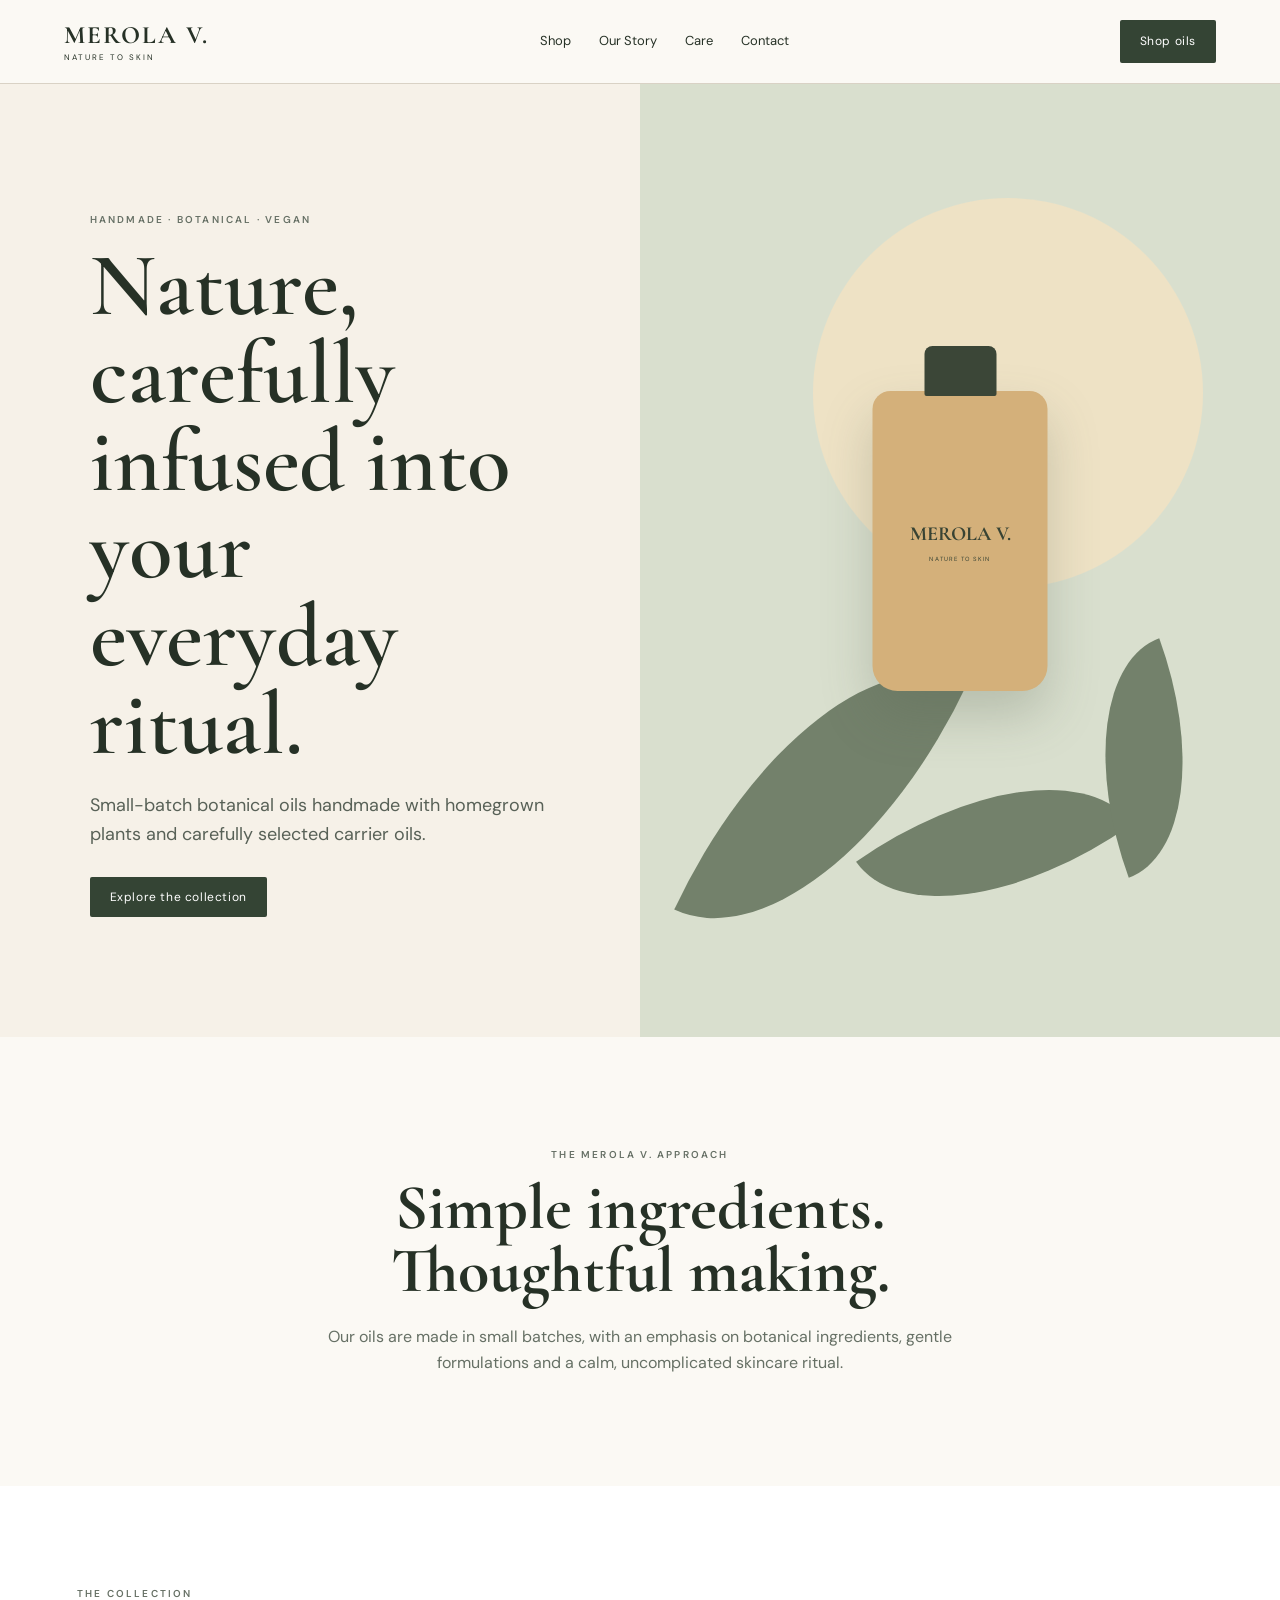
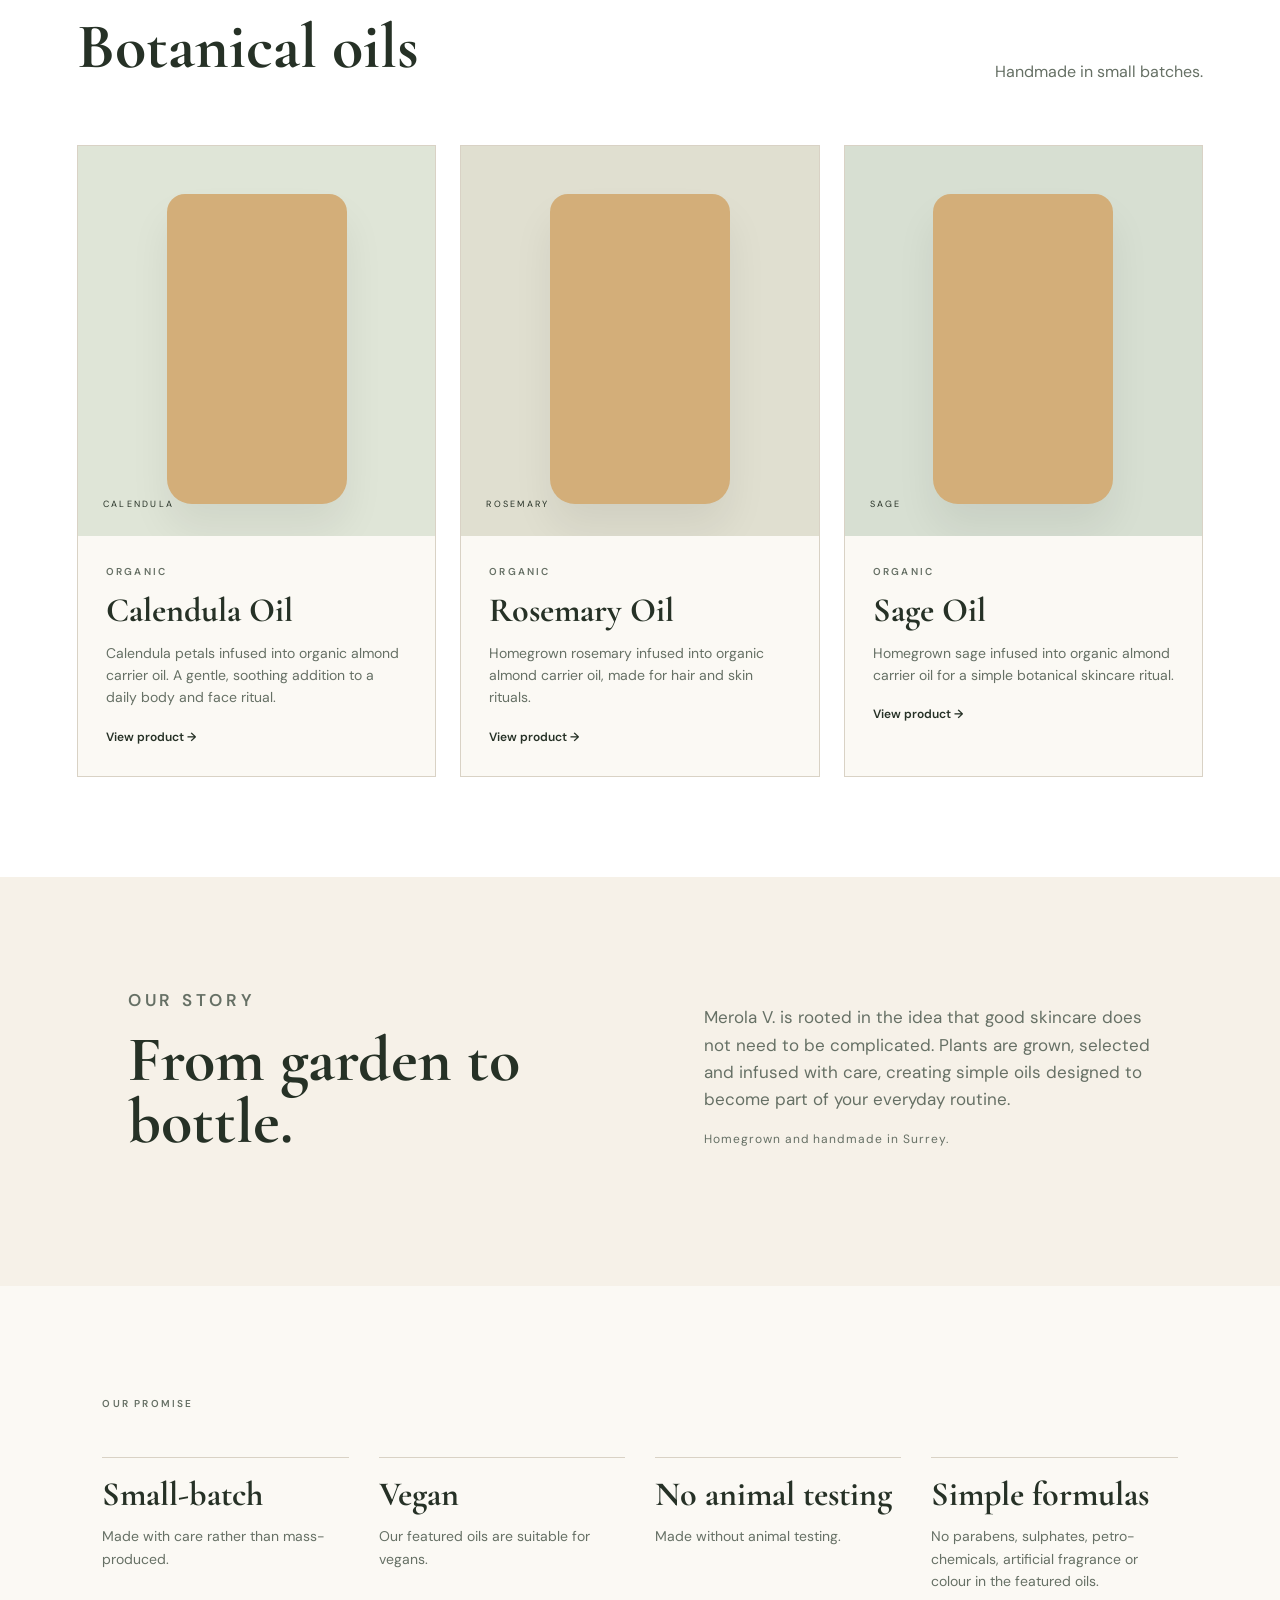
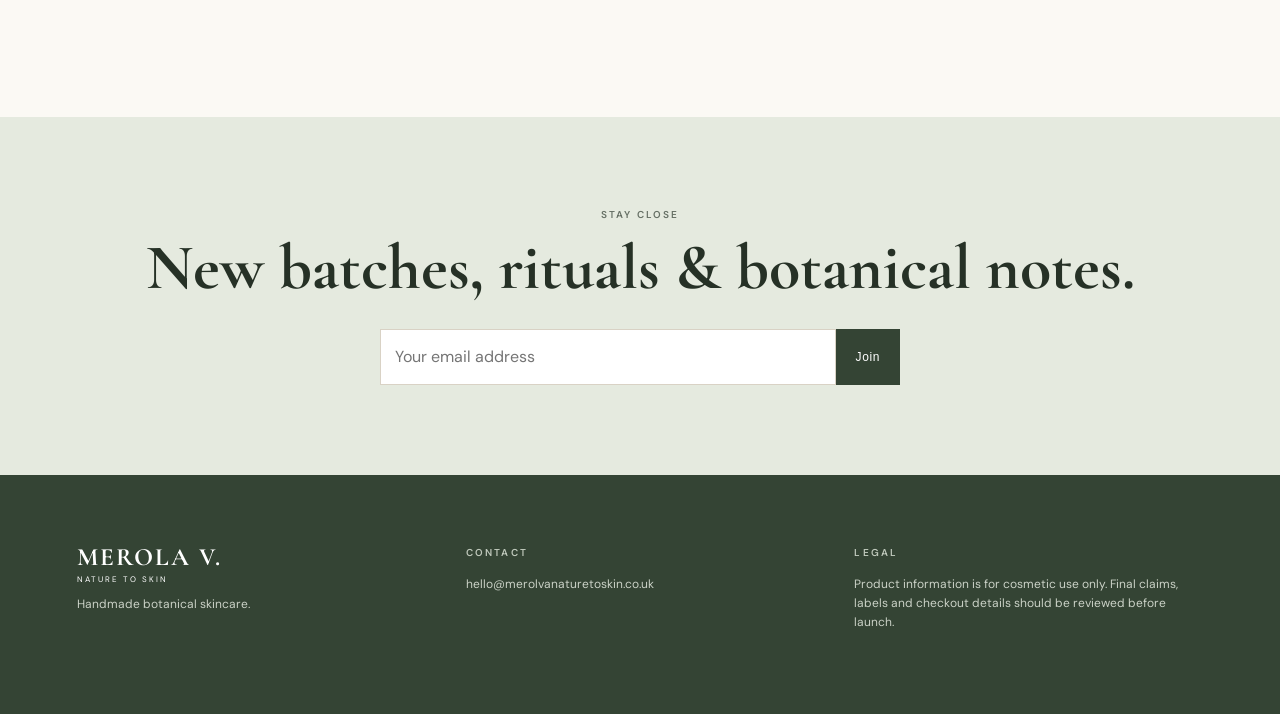
==== index.html @ d7ec3b71 "Add files via upload" ====
<!doctype html>
<html lang="en">
<head>
  <meta charset="utf-8">
  <meta name="viewport" content="width=device-width,initial-scale=1">
  <meta name="description" content="Merola V. Nature to Skin — handmade botanical oils and natural skincare.">
  <title>Merola V. | Nature to Skin</title>
  <link rel="stylesheet" href="styles.css">
</head>
<body>
<header class="site-header">
  <a class="brand" href="index.html"><span>MEROLA V.</span><small>NATURE TO SKIN</small></a>
  <nav>
    <a href="#shop">Shop</a><a href="#story">Our Story</a><a href="#care">Care</a><a href="#contact">Contact</a>
  </nav>
  <a class="bag" href="#shop">Shop oils</a>
</header>

<main>
<section class="hero">
  <div class="hero-copy">
    <p class="eyebrow">HANDMADE · BOTANICAL · VEGAN</p>
    <h1>Nature, carefully infused into your everyday ritual.</h1>
    <p>Small-batch botanical oils handmade with homegrown plants and carefully selected carrier oils.</p>
    <a class="button" href="#shop">Explore the collection</a>
  </div>
  <div class="hero-art" aria-label="Botanical artwork">
    <div class="sun"></div><div class="leaf leaf1"></div><div class="leaf leaf2"></div><div class="leaf leaf3"></div>
    <div class="bottle"><span>MEROLA V.</span><small>NATURE TO SKIN</small></div>
  </div>
</section>

<section class="intro">
  <p class="eyebrow">THE MEROLA V. APPROACH</p>
  <h2>Simple ingredients. Thoughtful making.</h2>
  <p>Our oils are made in small batches, with an emphasis on botanical ingredients, gentle formulations and a calm, uncomplicated skincare ritual.</p>
</section>

<section id="shop" class="shop">
  <div class="section-head"><div><p class="eyebrow">THE COLLECTION</p><h2>Botanical oils</h2></div><p>Handmade in small batches.</p></div>
  <div class="products">
    <article class="product">
      <div class="product-image calendula"><span>CALENDULA</span></div>
      <div class="product-info"><p class="eyebrow">ORGANIC</p><h3>Calendula Oil</h3><p>Calendula petals infused into organic almond carrier oil. A gentle, soothing addition to a daily body and face ritual.</p><a href="product-calendula.html" class="text-link">View product →</a></div>
    </article>
    <article class="product">
      <div class="product-image rosemary"><span>ROSEMARY</span></div>
      <div class="product-info"><p class="eyebrow">ORGANIC</p><h3>Rosemary Oil</h3><p>Homegrown rosemary infused into organic almond carrier oil, made for hair and skin rituals.</p><a href="product-rosemary.html" class="text-link">View product →</a></div>
    </article>
    <article class="product">
      <div class="product-image sage"><span>SAGE</span></div>
      <div class="product-info"><p class="eyebrow">ORGANIC</p><h3>Sage Oil</h3><p>Homegrown sage infused into organic almond carrier oil for a simple botanical skincare ritual.</p><a href="product-sage.html" class="text-link">View product →</a></div>
    </article>
  </div>
</section>

<section id="story" class="story">
  <div><p class="eyebrow">OUR STORY</p><h2>From garden to bottle.</h2></div>
  <div><p>Merola V. is rooted in the idea that good skincare does not need to be complicated. Plants are grown, selected and infused with care, creating simple oils designed to become part of your everyday routine.</p><p class="small">Homegrown and handmade in Surrey.</p></div>
</section>

<section id="care" class="care">
  <p class="eyebrow">OUR PROMISE</p>
  <div class="promise-grid">
    <div><h3>Small-batch</h3><p>Made with care rather than mass-produced.</p></div>
    <div><h3>Vegan</h3><p>Our featured oils are suitable for vegans.</p></div>
    <div><h3>No animal testing</h3><p>Made without animal testing.</p></div>
    <div><h3>Simple formulas</h3><p>No parabens, sulphates, petro-chemicals, artificial fragrance or colour in the featured oils.</p></div>
  </div>
</section>

<section class="newsletter">
  <p class="eyebrow">STAY CLOSE</p><h2>New batches, rituals & botanical notes.</h2>
  <form onsubmit="event.preventDefault(); alert('Newsletter signup will be connected before launch.');"><input type="email" placeholder="Your email address" required><button class="button" type="submit">Join</button></form>
</section>
</main>

<footer id="contact">
  <div><a class="brand" href="#"><span>MEROLA V.</span><small>NATURE TO SKIN</small></a><p>Handmade botanical skincare.</p></div>
  <div><p class="eyebrow">CONTACT</p><p>hello@merolvanaturetoskin.co.uk</p></div>
  <div><p class="eyebrow">LEGAL</p><p>Product information is for cosmetic use only. Final claims, labels and checkout details should be reviewed before launch.</p></div>
</footer>
</body></html>
---- styles.css ----
@import url('https://fonts.googleapis.com/css2?family=Cormorant+Garamond:wght@500;600;700&family=DM+Sans:wght@400;500;600&display=swap');
:root{--ink:#263126;--muted:#667065;--cream:#f6f1e8;--paper:#fbf9f4;--line:#d9d2c5;--sage:#aab49a;--deep:#344434}
*{box-sizing:border-box}html{scroll-behavior:smooth}body{margin:0;background:var(--paper);color:var(--ink);font-family:"DM Sans",sans-serif;line-height:1.6}a{color:inherit;text-decoration:none}.site-header{height:84px;padding:0 5vw;display:flex;align-items:center;justify-content:space-between;border-bottom:1px solid var(--line);background:rgba(251,249,244,.94);position:sticky;top:0;z-index:10}.brand{display:flex;flex-direction:column;line-height:1}.brand span{font-family:"Cormorant Garamond",serif;font-size:25px;letter-spacing:.08em;font-weight:700}.brand small{font-size:8px;letter-spacing:.25em;margin-top:5px}.site-header nav{display:flex;gap:28px;font-size:13px}.bag,.button{background:var(--deep);color:#fff;padding:12px 20px;border-radius:2px;font-size:12px;letter-spacing:.05em}.hero{min-height:680px;display:grid;grid-template-columns:1fr 1fr;background:var(--cream)}.hero-copy{padding:10vw 7vw;max-width:700px}.eyebrow{font-size:10px;letter-spacing:.22em;font-weight:600;margin:0 0 14px;color:var(--muted)}h1,h2,h3{font-family:"Cormorant Garamond",serif;line-height:.98;margin:0 0 22px}h1{font-size:clamp(58px,7vw,100px);font-weight:600}h2{font-size:clamp(42px,5vw,64px)}h3{font-size:34px;margin-bottom:10px}.hero-copy>p:not(.eyebrow){font-size:18px;max-width:520px;color:#586157;margin-bottom:35px}.hero-art{position:relative;overflow:hidden;background:#d9dfce;min-height:680px}.sun{position:absolute;width:390px;height:390px;border-radius:50%;background:#eee2c5;right:12%;top:12%}.leaf{position:absolute;width:170px;height:330px;border-radius:100% 0 100% 0;background:#73816b;transform:rotate(25deg)}.leaf1{left:15%;bottom:8%}.leaf2{left:42%;bottom:3%;transform:rotate(55deg) scale(.75)}.leaf3{right:8%;bottom:12%;transform:rotate(-20deg) scale(.65)}.bottle{position:absolute;left:50%;top:48%;transform:translate(-50%,-50%);width:175px;height:300px;border-radius:18px 18px 25px 25px;background:#d4b07a;box-shadow:0 25px 50px #59645144;display:flex;flex-direction:column;align-items:center;justify-content:center;color:#384333}.bottle:before{content:"";position:absolute;top:-45px;width:72px;height:50px;background:#3b4637;border-radius:8px 8px 2px 2px}.bottle span{font-family:"Cormorant Garamond";font-size:20px;font-weight:bold}.bottle small{font-size:6px;letter-spacing:.18em;margin-top:5px}.intro{padding:110px 10vw;text-align:center;max-width:950px;margin:auto}.intro p:last-child{max-width:680px;margin:auto;color:var(--muted)}.shop{padding:100px 6vw;background:#fff}.section-head{display:flex;justify-content:space-between;align-items:end;margin-bottom:45px}.section-head>p{color:var(--muted)}.products{display:grid;grid-template-columns:repeat(3,1fr);gap:24px}.product{border:1px solid var(--line);background:var(--paper)}.product-image{height:390px;display:flex;align-items:flex-end;padding:25px;background:#dfe5d7;position:relative;overflow:hidden}.product-image:after{content:"";position:absolute;width:180px;height:310px;background:#d3ae79;border-radius:18px 18px 25px 25px;left:50%;top:52%;transform:translate(-50%,-50%);box-shadow:0 25px 40px #0001}.product-image span{z-index:1;position:relative;font-size:9px;letter-spacing:.25em}.rosemary{background:#e0dfd0}.sage{background:#d7dfd2}.product-info{padding:28px}.product-info p:not(.eyebrow){color:var(--muted);font-size:14px}.text-link{font-weight:600;font-size:12px}.story{display:grid;grid-template-columns:1fr 1fr;gap:10vw;padding:110px 10vw;background:var(--cream)}.story p{color:var(--muted);font-size:17px}.small{font-size:12px!important;letter-spacing:.08em}.care{padding:110px 8vw}.promise-grid{display:grid;grid-template-columns:repeat(4,1fr);gap:30px;margin-top:45px}.promise-grid div{border-top:1px solid var(--line);padding-top:20px}.promise-grid p{color:var(--muted);font-size:14px}.newsletter{padding:90px 8vw;text-align:center;background:#e5eadf}.newsletter form{display:flex;max-width:520px;margin:30px auto 0}.newsletter input{flex:1;border:1px solid var(--line);padding:14px;background:#fff;font:inherit}.newsletter button{border:0;cursor:pointer}.newsletter .button{border-radius:0}footer{padding:70px 6vw;display:grid;grid-template-columns:1fr 1fr 1fr;gap:40px;background:var(--deep);color:#f7f3eb}footer .brand{color:#fff}footer p{font-size:12px;color:#cbd2c7}footer .eyebrow{color:#bfc8bb}@media(max-width:800px){.site-header nav{display:none}.hero{grid-template-columns:1fr}.hero-art{min-height:500px}.products,.promise-grid,.story,footer{grid-template-columns:1fr}.section-head{display:block}.section-head>p{margin-top:15px}.product-image{height:330px}.hero-copy{padding:80px 8vw}.intro,.story,.care{padding:75px 8vw}}
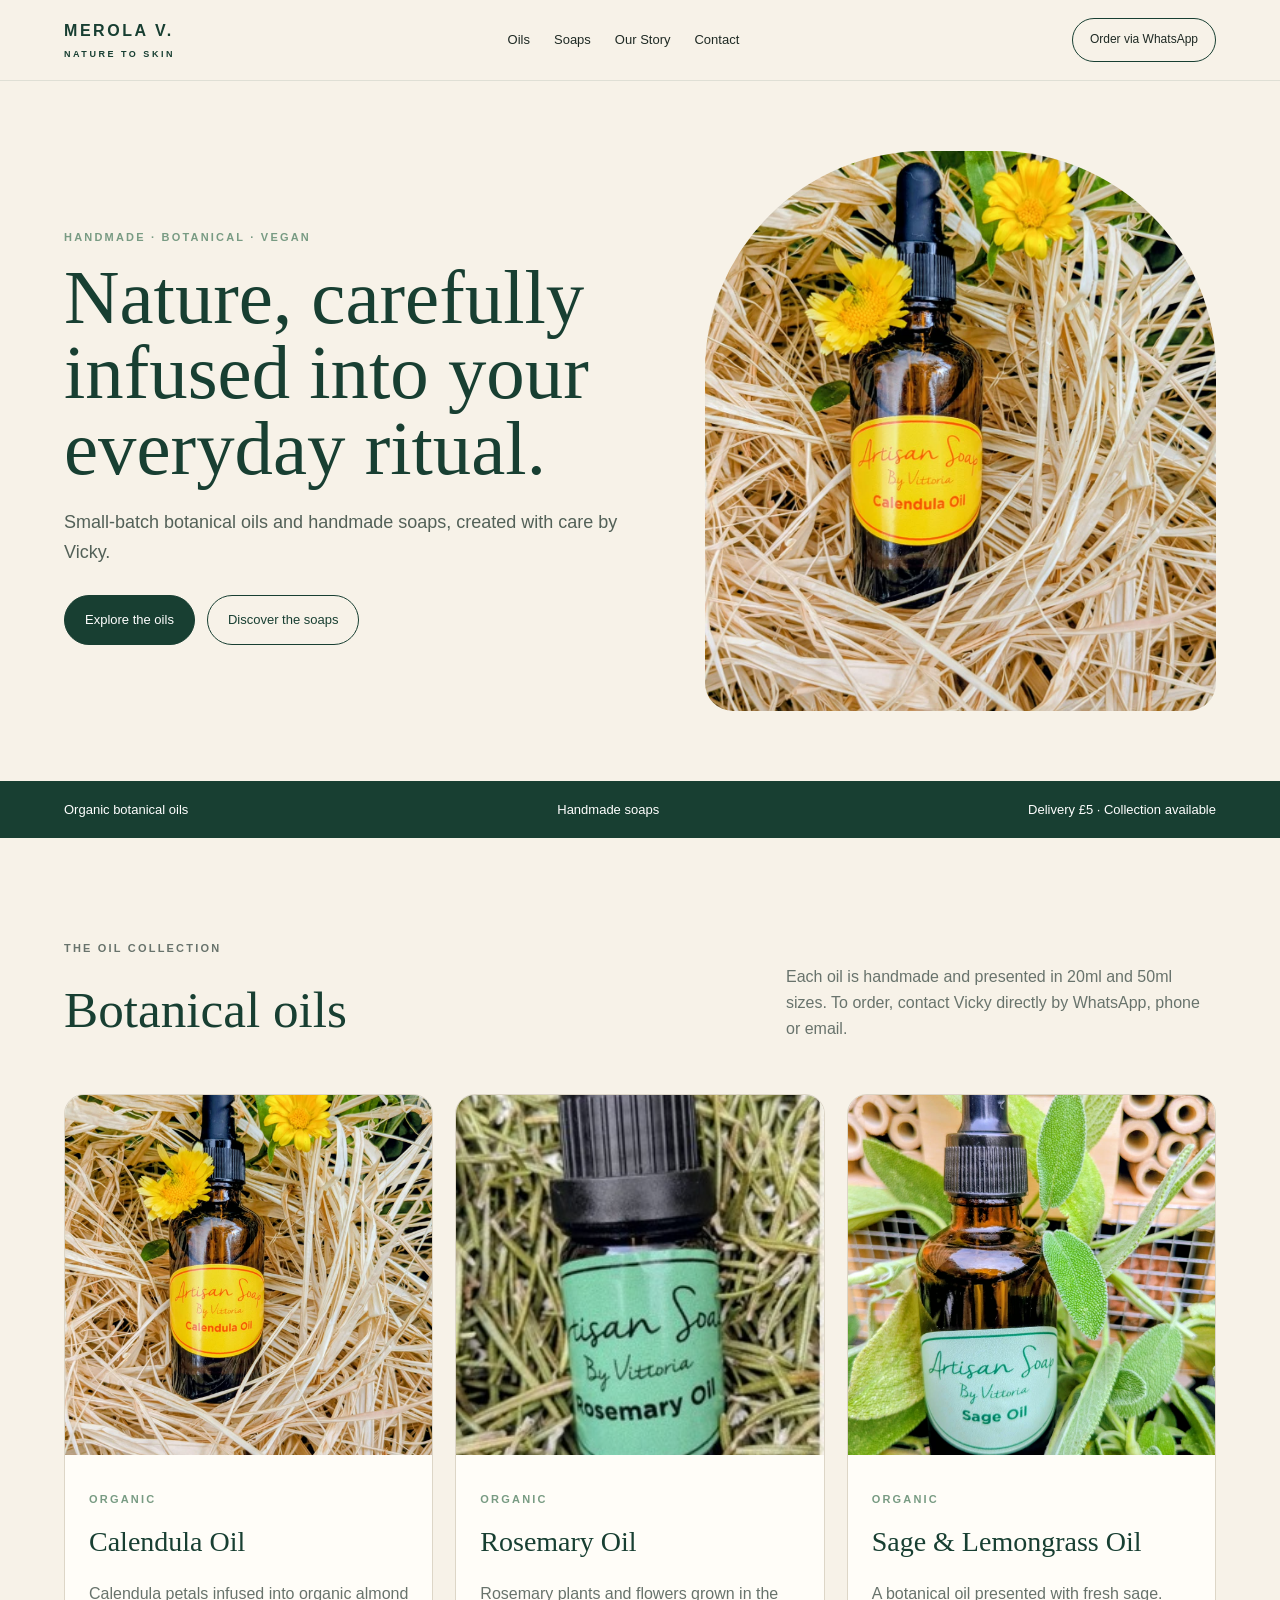
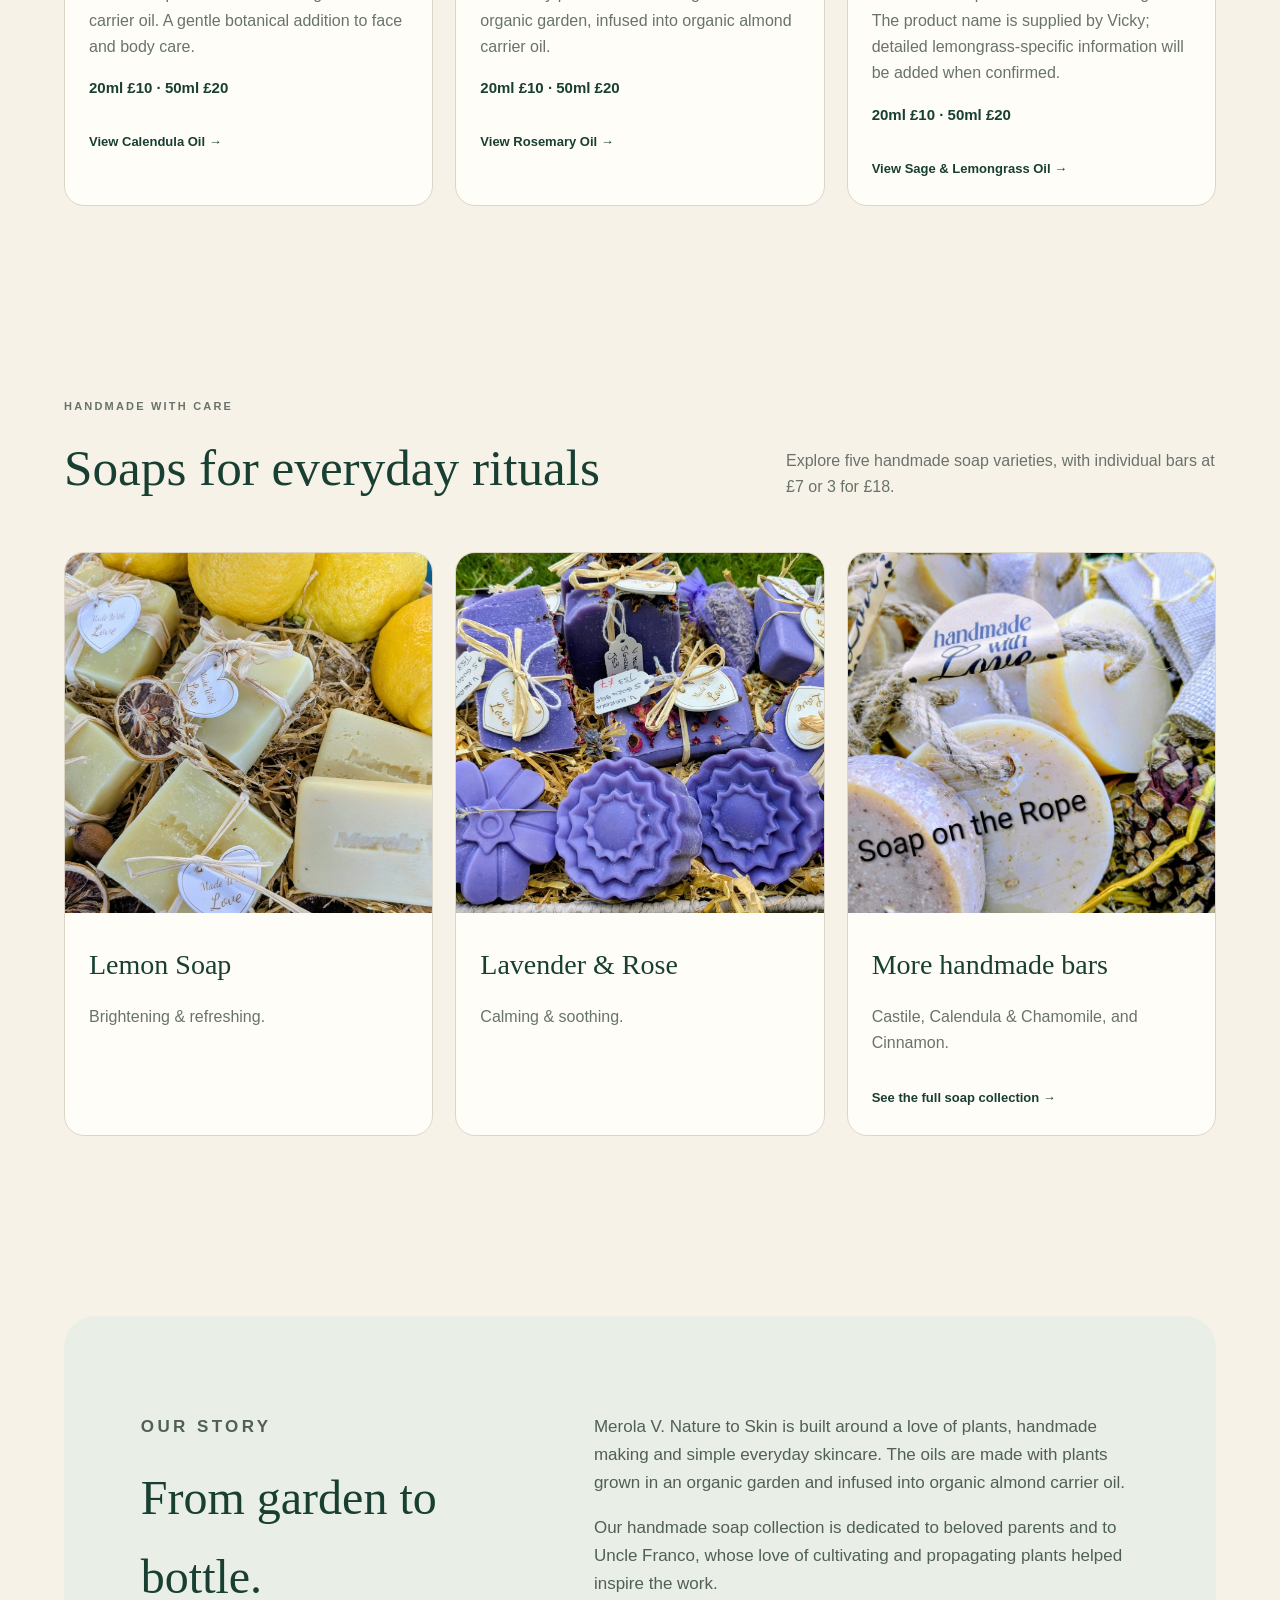
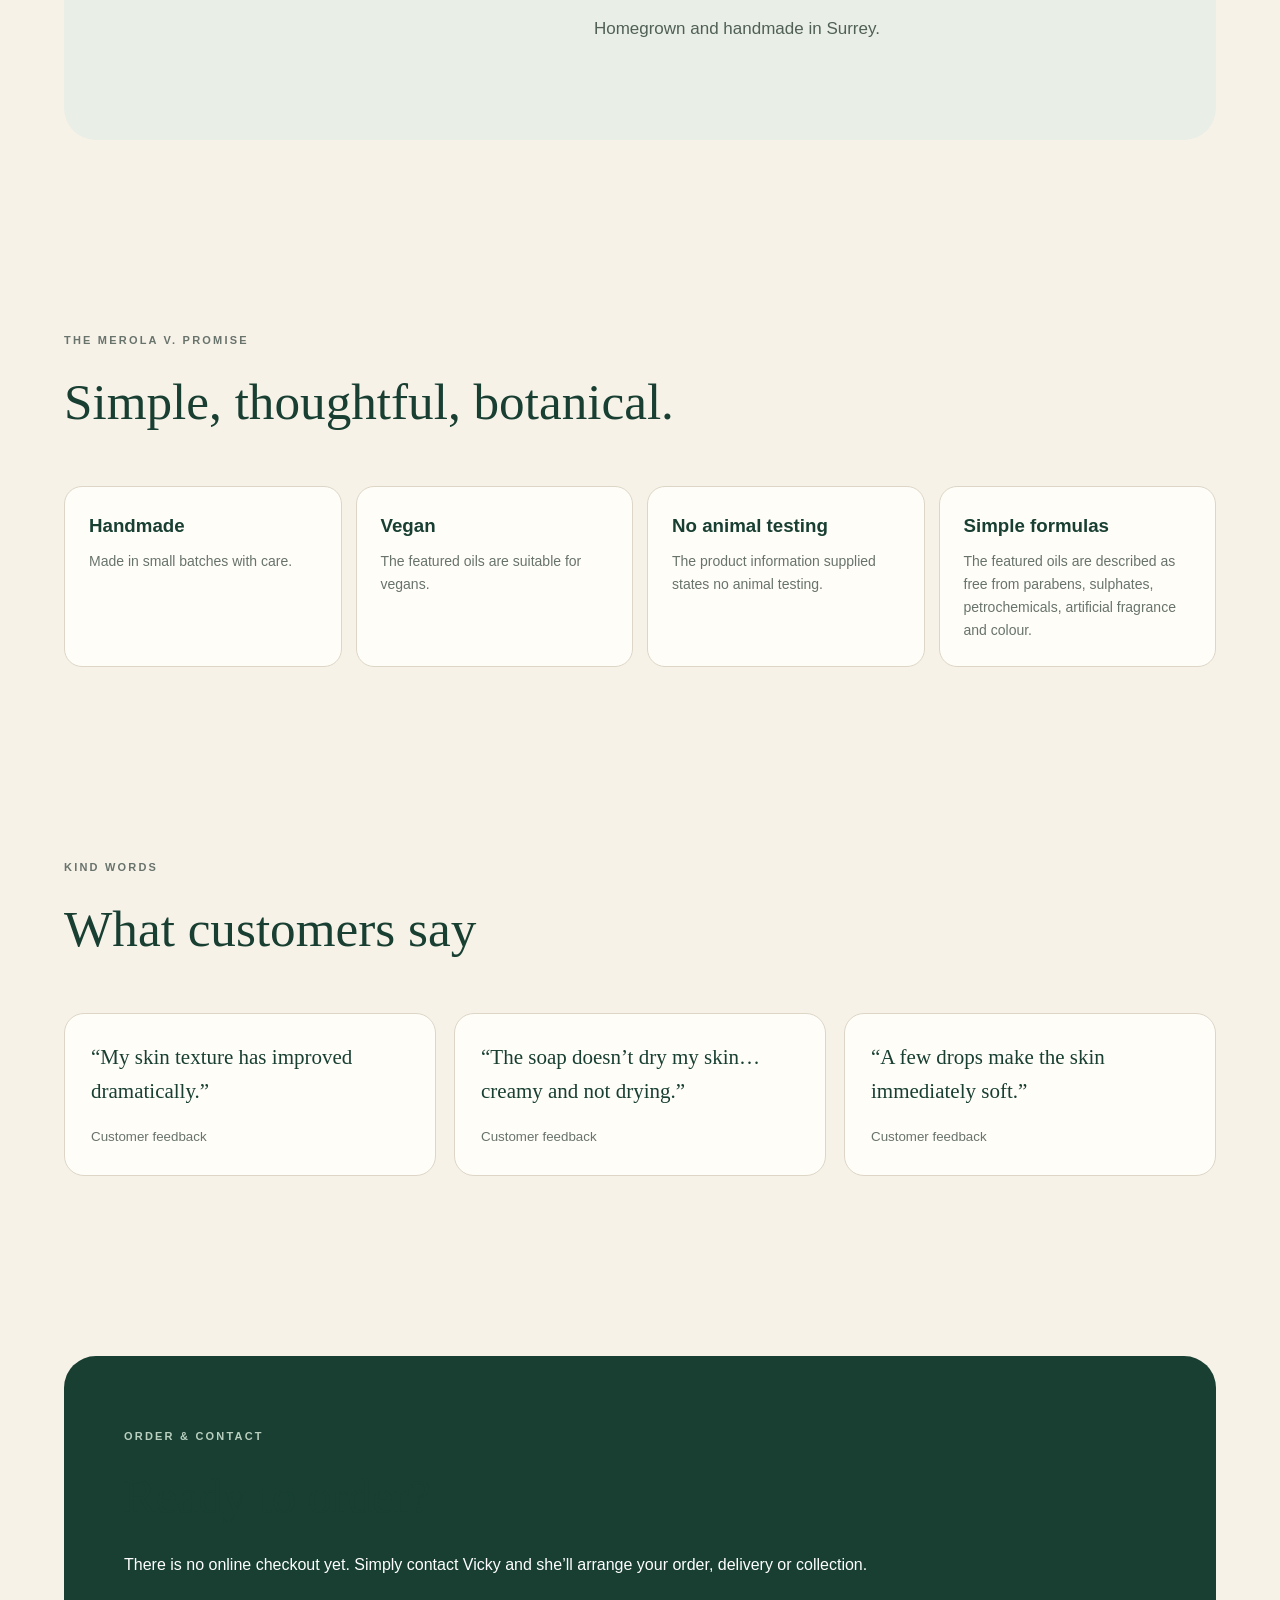
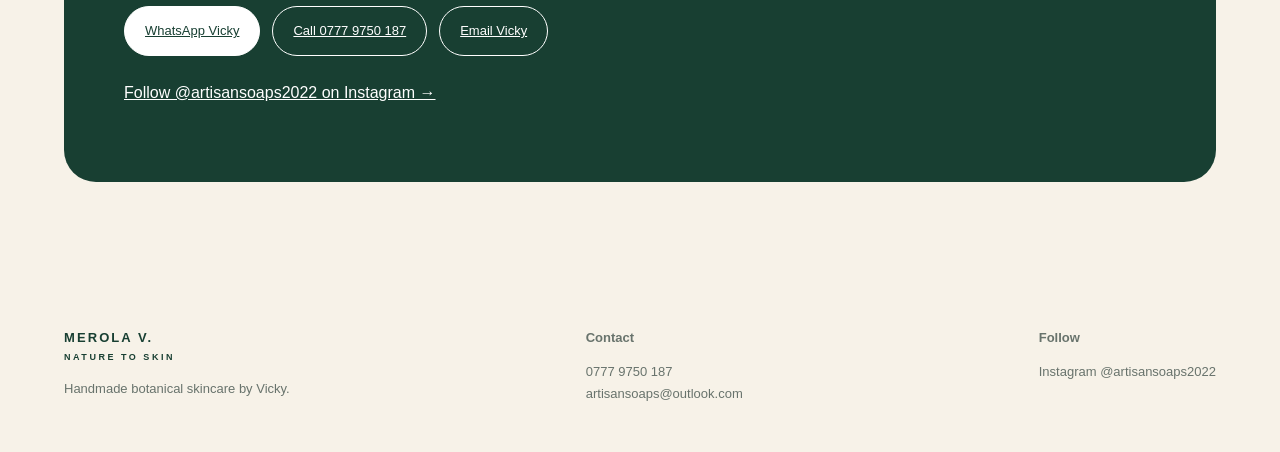
==== commit fe3a0338: "Add files via upload" ====
--- a/index.html
+++ b/index.html
@@ -1,83 +1,11 @@
-<!doctype html>
-<html lang="en">
-<head>
-  <meta charset="utf-8">
-  <meta name="viewport" content="width=device-width,initial-scale=1">
-  <meta name="description" content="Merola V. Nature to Skin — handmade botanical oils and natural skincare.">
-  <title>Merola V. | Nature to Skin</title>
-  <link rel="stylesheet" href="styles.css">
-</head>
-<body>
-<header class="site-header">
-  <a class="brand" href="index.html"><span>MEROLA V.</span><small>NATURE TO SKIN</small></a>
-  <nav>
-    <a href="#shop">Shop</a><a href="#story">Our Story</a><a href="#care">Care</a><a href="#contact">Contact</a>
-  </nav>
-  <a class="bag" href="#shop">Shop oils</a>
-</header>
-
-<main>
-<section class="hero">
-  <div class="hero-copy">
-    <p class="eyebrow">HANDMADE · BOTANICAL · VEGAN</p>
-    <h1>Nature, carefully infused into your everyday ritual.</h1>
-    <p>Small-batch botanical oils handmade with homegrown plants and carefully selected carrier oils.</p>
-    <a class="button" href="#shop">Explore the collection</a>
-  </div>
-  <div class="hero-art" aria-label="Botanical artwork">
-    <div class="sun"></div><div class="leaf leaf1"></div><div class="leaf leaf2"></div><div class="leaf leaf3"></div>
-    <div class="bottle"><span>MEROLA V.</span><small>NATURE TO SKIN</small></div>
-  </div>
-</section>
-
-<section class="intro">
-  <p class="eyebrow">THE MEROLA V. APPROACH</p>
-  <h2>Simple ingredients. Thoughtful making.</h2>
-  <p>Our oils are made in small batches, with an emphasis on botanical ingredients, gentle formulations and a calm, uncomplicated skincare ritual.</p>
-</section>
-
-<section id="shop" class="shop">
-  <div class="section-head"><div><p class="eyebrow">THE COLLECTION</p><h2>Botanical oils</h2></div><p>Handmade in small batches.</p></div>
-  <div class="products">
-    <article class="product">
-      <div class="product-image calendula"><span>CALENDULA</span></div>
-      <div class="product-info"><p class="eyebrow">ORGANIC</p><h3>Calendula Oil</h3><p>Calendula petals infused into organic almond carrier oil. A gentle, soothing addition to a daily body and face ritual.</p><a href="product-calendula.html" class="text-link">View product →</a></div>
-    </article>
-    <article class="product">
-      <div class="product-image rosemary"><span>ROSEMARY</span></div>
-      <div class="product-info"><p class="eyebrow">ORGANIC</p><h3>Rosemary Oil</h3><p>Homegrown rosemary infused into organic almond carrier oil, made for hair and skin rituals.</p><a href="product-rosemary.html" class="text-link">View product →</a></div>
-    </article>
-    <article class="product">
-      <div class="product-image sage"><span>SAGE</span></div>
-      <div class="product-info"><p class="eyebrow">ORGANIC</p><h3>Sage Oil</h3><p>Homegrown sage infused into organic almond carrier oil for a simple botanical skincare ritual.</p><a href="product-sage.html" class="text-link">View product →</a></div>
-    </article>
-  </div>
-</section>
-
-<section id="story" class="story">
-  <div><p class="eyebrow">OUR STORY</p><h2>From garden to bottle.</h2></div>
-  <div><p>Merola V. is rooted in the idea that good skincare does not need to be complicated. Plants are grown, selected and infused with care, creating simple oils designed to become part of your everyday routine.</p><p class="small">Homegrown and handmade in Surrey.</p></div>
-</section>
-
-<section id="care" class="care">
-  <p class="eyebrow">OUR PROMISE</p>
-  <div class="promise-grid">
-    <div><h3>Small-batch</h3><p>Made with care rather than mass-produced.</p></div>
-    <div><h3>Vegan</h3><p>Our featured oils are suitable for vegans.</p></div>
-    <div><h3>No animal testing</h3><p>Made without animal testing.</p></div>
-    <div><h3>Simple formulas</h3><p>No parabens, sulphates, petro-chemicals, artificial fragrance or colour in the featured oils.</p></div>
-  </div>
-</section>
-
-<section class="newsletter">
-  <p class="eyebrow">STAY CLOSE</p><h2>New batches, rituals & botanical notes.</h2>
-  <form onsubmit="event.preventDefault(); alert('Newsletter signup will be connected before launch.');"><input type="email" placeholder="Your email address" required><button class="button" type="submit">Join</button></form>
-</section>
-</main>
-
-<footer id="contact">
-  <div><a class="brand" href="#"><span>MEROLA V.</span><small>NATURE TO SKIN</small></a><p>Handmade botanical skincare.</p></div>
-  <div><p class="eyebrow">CONTACT</p><p>hello@merolvanaturetoskin.co.uk</p></div>
-  <div><p class="eyebrow">LEGAL</p><p>Product information is for cosmetic use only. Final claims, labels and checkout details should be reviewed before launch.</p></div>
-</footer>
-</body></html>+<!doctype html><html lang="en"><head><meta charset="utf-8"><meta name="viewport" content="width=device-width,initial-scale=1"><meta name="description" content="Handmade botanical skincare by Merola V. Nature to Skin."><title>Merola V. | Nature to Skin</title><link rel="stylesheet" href="styles.css"></head><body><header class="site-header"><a class="brand" href="index.html"><span>MEROLA V.</span><small>NATURE TO SKIN</small></a><nav class="nav"><a href="index.html#shop">Oils</a><a href="soaps.html">Soaps</a><a href="index.html#story">Our Story</a><a href="index.html#contact">Contact</a></nav><a class="header-cta" href="https://wa.me/447779750187?text=Hello%20Vicky%2C%20I%20would%20like%20to%20place%20an%20order.%20Please%20let%20me%20know%20the%20next%20steps.%20Thank%20you%21">Order via WhatsApp</a></header><main><section class="wrap hero"><div><p class="eyebrow">HANDMADE · BOTANICAL · VEGAN</p><h1>Nature, carefully infused into your everyday ritual.</h1><p class="lead">Small-batch botanical oils and handmade soaps, created with care by Vicky.</p><div class="buttons"><a class="button" href="#shop">Explore the oils</a><a class="button alt" href="soaps.html">Discover the soaps</a></div></div><div class="hero-photo"><img src="calendula-oil.jpg" alt="Organic Calendula Oil with calendula flowers"></div></section><div class="band"><div class="wrap"><span>Organic botanical oils</span><span>Handmade soaps</span><span>Delivery £5 · Collection available</span></div></div>
+<section id="shop" class="section wrap"><div class="section-head"><div><p class="eyebrow">THE OIL COLLECTION</p><h2>Botanical oils</h2></div><p>Each oil is handmade and presented in 20ml and 50ml sizes. To order, contact Vicky directly by WhatsApp, phone or email.</p></div><div class="grid3">
+<article class="card"><img src="calendula-oil.jpg" alt="Organic Calendula Oil"><div class="card-body"><p class="eyebrow">ORGANIC</p><h3>Calendula Oil</h3><p class="muted">Calendula petals infused into organic almond carrier oil. A gentle botanical addition to face and body care.</p><p class="price">20ml £10 · 50ml £20</p><a class="text-link" href="product-calendula.html">View Calendula Oil →</a></div></article>
+<article class="card"><img src="rosemary-oil.jpg" alt="Organic Rosemary Oil"><div class="card-body"><p class="eyebrow">ORGANIC</p><h3>Rosemary Oil</h3><p class="muted">Rosemary plants and flowers grown in the organic garden, infused into organic almond carrier oil.</p><p class="price">20ml £10 · 50ml £20</p><a class="text-link" href="product-rosemary.html">View Rosemary Oil →</a></div></article>
+<article class="card"><img src="sage-lemongrass-oil.jpg" alt="Organic Sage and Lemongrass Oil"><div class="card-body"><p class="eyebrow">ORGANIC</p><h3>Sage &amp; Lemongrass Oil</h3><p class="muted">A botanical oil presented with fresh sage. The product name is supplied by Vicky; detailed lemongrass-specific information will be added when confirmed.</p><p class="price">20ml £10 · 50ml £20</p><a class="text-link" href="product-sage-lemongrass.html">View Sage &amp; Lemongrass Oil →</a></div></article>
+</div></section>
+<section class="section wrap"><div class="section-head"><div><p class="eyebrow">HANDMADE WITH CARE</p><h2>Soaps for everyday rituals</h2></div><p>Explore five handmade soap varieties, with individual bars at £7 or 3 for £18.</p></div><div class="grid3"><article class="card"><img src="lemon-soap.jpg" alt="Handmade Lemon Soap"><div class="card-body"><h3>Lemon Soap</h3><p class="muted">Brightening &amp; refreshing.</p></div></article><article class="card"><img src="lavender-rose-soap.jpg" alt="Handmade Lavender and Rose Soap"><div class="card-body"><h3>Lavender &amp; Rose</h3><p class="muted">Calming &amp; soothing.</p></div></article><article class="card"><img src="soap-rope.jpg" alt="Handmade soap on a rope"><div class="card-body"><h3>More handmade bars</h3><p class="muted">Castile, Calendula &amp; Chamomile, and Cinnamon.</p><a class="text-link" href="soaps.html">See the full soap collection →</a></div></article></div></section>
+<section id="story" class="section wrap"><div class="story"><div><p class="eyebrow">OUR STORY</p><h2>From garden to bottle.</h2></div><div><p>Merola V. Nature to Skin is built around a love of plants, handmade making and simple everyday skincare. The oils are made with plants grown in an organic garden and infused into organic almond carrier oil.</p><p>Our handmade soap collection is dedicated to beloved parents and to Uncle Franco, whose love of cultivating and propagating plants helped inspire the work.</p><p class="small">Homegrown and handmade in Surrey.</p></div></div></section>
+<section class="section wrap"><div class="section-head"><div><p class="eyebrow">THE MEROLA V. PROMISE</p><h2>Simple, thoughtful, botanical.</h2></div></div><div class="feature-grid"><div class="feature"><h3>Handmade</h3><p>Made in small batches with care.</p></div><div class="feature"><h3>Vegan</h3><p>The featured oils are suitable for vegans.</p></div><div class="feature"><h3>No animal testing</h3><p>The product information supplied states no animal testing.</p></div><div class="feature"><h3>Simple formulas</h3><p>The featured oils are described as free from parabens, sulphates, petrochemicals, artificial fragrance and colour.</p></div></div></section>
+<section class="section wrap"><div class="section-head"><div><p class="eyebrow">KIND WORDS</p><h2>What customers say</h2></div></div><div class="testimonials"><div class="quote"><p>“My skin texture has improved dramatically.”</p><small>Customer feedback</small></div><div class="quote"><p>“The soap doesn’t dry my skin… creamy and not drying.”</p><small>Customer feedback</small></div><div class="quote"><p>“A few drops make the skin immediately soft.”</p><small>Customer feedback</small></div></div></section>
+<section id="contact" class="section wrap"><div class="contact"><p class="eyebrow" style="color:#b9cfbf">ORDER &amp; CONTACT</p><h2>Ready to order?</h2><p>There is no online checkout yet. Simply contact Vicky and she’ll arrange your order, delivery or collection.</p><div class="buttons"><a class="button" style="background:#fff;color:var(--green);border-color:#fff" href="https://wa.me/447779750187?text=Hello%20Vicky%2C%20I%20would%20like%20to%20place%20an%20order.%20Please%20let%20me%20know%20the%20next%20steps.%20Thank%20you%21">WhatsApp Vicky</a><a class="button alt" style="color:#fff;border-color:#fff" href="tel:+447779750187">Call 0777 9750 187</a><a class="button alt" style="color:#fff;border-color:#fff" href="mailto:artisansoaps@outlook.com">Email Vicky</a></div><p style="margin-top:24px"><a href="https://www.instagram.com/artisansoaps2022/" target="_blank" rel="noopener">Follow @artisansoaps2022 on Instagram →</a></p></div></section></main><footer class="footer wrap"><div><a class="brand" href="index.html"><span>MEROLA V.</span><small>NATURE TO SKIN</small></a><p>Handmade botanical skincare by Vicky.</p></div><div><strong>Contact</strong><p><a href="tel:+447779750187">0777 9750 187</a><br><a href="mailto:artisansoaps@outlook.com">artisansoaps@outlook.com</a></p></div><div><strong>Follow</strong><p><a href="https://www.instagram.com/artisansoaps2022/" target="_blank" rel="noopener">Instagram @artisansoaps2022</a></p></div></footer></body></html>
--- a/styles.css
+++ b/styles.css
@@ -1,3 +1,5 @@
-@import url('https://fonts.googleapis.com/css2?family=Cormorant+Garamond:wght@500;600;700&family=DM+Sans:wght@400;500;600&display=swap');
-:root{--ink:#263126;--muted:#667065;--cream:#f6f1e8;--paper:#fbf9f4;--line:#d9d2c5;--sage:#aab49a;--deep:#344434}
-*{box-sizing:border-box}html{scroll-behavior:smooth}body{margin:0;background:var(--paper);color:var(--ink);font-family:"DM Sans",sans-serif;line-height:1.6}a{color:inherit;text-decoration:none}.site-header{height:84px;padding:0 5vw;display:flex;align-items:center;justify-content:space-between;border-bottom:1px solid var(--line);background:rgba(251,249,244,.94);position:sticky;top:0;z-index:10}.brand{display:flex;flex-direction:column;line-height:1}.brand span{font-family:"Cormorant Garamond",serif;font-size:25px;letter-spacing:.08em;font-weight:700}.brand small{font-size:8px;letter-spacing:.25em;margin-top:5px}.site-header nav{display:flex;gap:28px;font-size:13px}.bag,.button{background:var(--deep);color:#fff;padding:12px 20px;border-radius:2px;font-size:12px;letter-spacing:.05em}.hero{min-height:680px;display:grid;grid-template-columns:1fr 1fr;background:var(--cream)}.hero-copy{padding:10vw 7vw;max-width:700px}.eyebrow{font-size:10px;letter-spacing:.22em;font-weight:600;margin:0 0 14px;color:var(--muted)}h1,h2,h3{font-family:"Cormorant Garamond",serif;line-height:.98;margin:0 0 22px}h1{font-size:clamp(58px,7vw,100px);font-weight:600}h2{font-size:clamp(42px,5vw,64px)}h3{font-size:34px;margin-bottom:10px}.hero-copy>p:not(.eyebrow){font-size:18px;max-width:520px;color:#586157;margin-bottom:35px}.hero-art{position:relative;overflow:hidden;background:#d9dfce;min-height:680px}.sun{position:absolute;width:390px;height:390px;border-radius:50%;background:#eee2c5;right:12%;top:12%}.leaf{position:absolute;width:170px;height:330px;border-radius:100% 0 100% 0;background:#73816b;transform:rotate(25deg)}.leaf1{left:15%;bottom:8%}.leaf2{left:42%;bottom:3%;transform:rotate(55deg) scale(.75)}.leaf3{right:8%;bottom:12%;transform:rotate(-20deg) scale(.65)}.bottle{position:absolute;left:50%;top:48%;transform:translate(-50%,-50%);width:175px;height:300px;border-radius:18px 18px 25px 25px;background:#d4b07a;box-shadow:0 25px 50px #59645144;display:flex;flex-direction:column;align-items:center;justify-content:center;color:#384333}.bottle:before{content:"";position:absolute;top:-45px;width:72px;height:50px;background:#3b4637;border-radius:8px 8px 2px 2px}.bottle span{font-family:"Cormorant Garamond";font-size:20px;font-weight:bold}.bottle small{font-size:6px;letter-spacing:.18em;margin-top:5px}.intro{padding:110px 10vw;text-align:center;max-width:950px;margin:auto}.intro p:last-child{max-width:680px;margin:auto;color:var(--muted)}.shop{padding:100px 6vw;background:#fff}.section-head{display:flex;justify-content:space-between;align-items:end;margin-bottom:45px}.section-head>p{color:var(--muted)}.products{display:grid;grid-template-columns:repeat(3,1fr);gap:24px}.product{border:1px solid var(--line);background:var(--paper)}.product-image{height:390px;display:flex;align-items:flex-end;padding:25px;background:#dfe5d7;position:relative;overflow:hidden}.product-image:after{content:"";position:absolute;width:180px;height:310px;background:#d3ae79;border-radius:18px 18px 25px 25px;left:50%;top:52%;transform:translate(-50%,-50%);box-shadow:0 25px 40px #0001}.product-image span{z-index:1;position:relative;font-size:9px;letter-spacing:.25em}.rosemary{background:#e0dfd0}.sage{background:#d7dfd2}.product-info{padding:28px}.product-info p:not(.eyebrow){color:var(--muted);font-size:14px}.text-link{font-weight:600;font-size:12px}.story{display:grid;grid-template-columns:1fr 1fr;gap:10vw;padding:110px 10vw;background:var(--cream)}.story p{color:var(--muted);font-size:17px}.small{font-size:12px!important;letter-spacing:.08em}.care{padding:110px 8vw}.promise-grid{display:grid;grid-template-columns:repeat(4,1fr);gap:30px;margin-top:45px}.promise-grid div{border-top:1px solid var(--line);padding-top:20px}.promise-grid p{color:var(--muted);font-size:14px}.newsletter{padding:90px 8vw;text-align:center;background:#e5eadf}.newsletter form{display:flex;max-width:520px;margin:30px auto 0}.newsletter input{flex:1;border:1px solid var(--line);padding:14px;background:#fff;font:inherit}.newsletter button{border:0;cursor:pointer}.newsletter .button{border-radius:0}footer{padding:70px 6vw;display:grid;grid-template-columns:1fr 1fr 1fr;gap:40px;background:var(--deep);color:#f7f3eb}footer .brand{color:#fff}footer p{font-size:12px;color:#cbd2c7}footer .eyebrow{color:#bfc8bb}@media(max-width:800px){.site-header nav{display:none}.hero{grid-template-columns:1fr}.hero-art{min-height:500px}.products,.promise-grid,.story,footer{grid-template-columns:1fr}.section-head{display:block}.section-head>p{margin-top:15px}.product-image{height:330px}.hero-copy{padding:80px 8vw}.intro,.story,.care{padding:75px 8vw}}
+
+:root{--cream:#f7f2e8;--paper:#fffdf8;--green:#183f32;--sage:#789b83;--sage2:#dfe8df;--gold:#c79a43;--ink:#1f2a24;--line:#ddd6c7;--muted:#68736c}
+*{box-sizing:border-box}html{scroll-behavior:smooth}body{margin:0;background:var(--cream);color:var(--ink);font-family:Arial,Helvetica,sans-serif;line-height:1.65}a{color:inherit;text-decoration:none}.site-header{position:sticky;top:0;z-index:20;background:rgba(247,242,232,.94);backdrop-filter:blur(12px);border-bottom:1px solid rgba(24,63,50,.1);display:flex;align-items:center;justify-content:space-between;padding:18px 5vw;gap:24px}.brand{display:flex;flex-direction:column;letter-spacing:.16em;color:var(--green);font-weight:700}.brand small{font-size:9px;letter-spacing:.28em;margin-top:2px}.nav{display:flex;gap:24px;font-size:13px}.nav a:hover{text-decoration:underline}.header-cta{padding:11px 17px;border:1px solid var(--green);border-radius:999px;font-size:12px}.wrap{width:min(1160px,90vw);margin:auto}.hero{min-height:76vh;display:grid;grid-template-columns:1.05fr .95fr;align-items:center;gap:6vw;padding:70px 0}.eyebrow{text-transform:uppercase;letter-spacing:.2em;font-size:11px;color:var(--sage);font-weight:700}.hero h1{font-family:Georgia,serif;color:var(--green);font-size:clamp(44px,6vw,78px);line-height:.98;margin:14px 0 22px;font-weight:500}.hero p.lead{font-size:18px;max-width:600px;color:#536158}.buttons{display:flex;flex-wrap:wrap;gap:12px;margin-top:28px}.button{display:inline-block;background:var(--green);color:#fff;padding:13px 20px;border-radius:999px;border:1px solid var(--green);font-size:13px}.button.alt{background:transparent;color:var(--green)}.hero-photo{height:560px;border-radius:220px 220px 28px 28px;overflow:hidden;background:#ddd}.hero-photo img{width:100%;height:100%;object-fit:cover;object-position:center}.band{background:var(--green);color:#fff;padding:18px 0}.band .wrap{display:flex;justify-content:space-between;gap:20px;flex-wrap:wrap;font-size:13px}.section{padding:90px 0}.section-head{display:flex;justify-content:space-between;align-items:end;gap:30px;margin-bottom:35px}.section h2{font-family:Georgia,serif;color:var(--green);font-size:clamp(34px,4vw,54px);font-weight:500;margin:6px 0}.section-head p{max-width:430px;color:var(--muted)}.grid3{display:grid;grid-template-columns:repeat(3,1fr);gap:22px}.card{background:var(--paper);border:1px solid var(--line);border-radius:20px;overflow:hidden}.card img{display:block;width:100%;height:360px;object-fit:cover}.card-body{padding:24px}.card h3{font-family:Georgia,serif;color:var(--green);font-size:28px;font-weight:500;margin:5px 0 10px}.price{font-weight:700;color:var(--green);font-size:15px}.muted{color:var(--muted)}.text-link{display:inline-block;margin-top:15px;color:var(--green);font-weight:700;font-size:13px}.story{display:grid;grid-template-columns:.8fr 1.2fr;gap:7vw;background:#e9eee6;padding:80px 6vw;border-radius:32px}.story h2{font-family:Georgia,serif;color:var(--green);font-size:48px;font-weight:500;margin:8px 0}.story p{font-size:17px;color:#506057}.feature-grid{display:grid;grid-template-columns:repeat(4,1fr);gap:14px}.feature{padding:24px;background:var(--paper);border:1px solid var(--line);border-radius:18px}.feature h3{color:var(--green);margin:0 0 8px}.feature p{font-size:14px;color:var(--muted);margin:0}.testimonials{display:grid;grid-template-columns:repeat(3,1fr);gap:18px}.quote{background:var(--paper);padding:26px;border-radius:20px;border:1px solid var(--line)}.quote p{font-family:Georgia,serif;font-size:21px;color:var(--green);margin:0 0 14px}.quote small{color:var(--muted)}.contact{background:var(--green);color:white;border-radius:32px;padding:60px}.contact h2{font-family:Georgia,serif;font-size:48px;font-weight:500;margin:8px 0 12px}.contact-grid{display:grid;grid-template-columns:1fr 1fr;gap:50px}.contact a{color:white;text-decoration:underline}.footer{padding:55px 0 35px;display:flex;justify-content:space-between;gap:30px;flex-wrap:wrap;color:var(--muted);font-size:13px}.product-hero{display:grid;grid-template-columns:1fr 1fr;gap:60px;align-items:center;padding:70px 0}.product-hero img{width:100%;height:650px;object-fit:cover;border-radius:24px}.product-hero h1{font-family:Georgia,serif;color:var(--green);font-size:clamp(44px,5vw,68px);line-height:1;margin:8px 0 18px;font-weight:500}.price-box{padding:20px 0;border-top:1px solid var(--line);border-bottom:1px solid var(--line);margin:25px 0}.sizes{display:flex;gap:10px;flex-wrap:wrap}.pill{background:var(--sage2);padding:9px 14px;border-radius:999px;color:var(--green);font-size:13px}.detail-list{padding-left:20px}.detail-list li{margin:7px 0}.soap-grid{display:grid;grid-template-columns:repeat(5,1fr);gap:16px}.soap-card{background:var(--paper);border:1px solid var(--line);border-radius:18px;overflow:hidden}.soap-card img{width:100%;height:250px;object-fit:cover}.soap-card div{padding:18px}.soap-card h3{font-family:Georgia,serif;color:var(--green);font-size:21px;margin:0 0 7px}.small{font-size:13px;color:var(--muted)}.notice{padding:18px 20px;background:#f0eadb;border-left:4px solid var(--gold);border-radius:8px;margin:20px 0}.mobile-only{display:none}
+@media(max-width:850px){.site-header{padding:15px 5vw}.nav{display:none}.header-cta{font-size:11px;padding:9px 12px}.hero,.product-hero,.story,.contact-grid{grid-template-columns:1fr}.hero{padding:48px 0}.hero-photo{height:440px;order:-1}.grid3,.testimonials{grid-template-columns:1fr}.feature-grid{grid-template-columns:1fr 1fr}.soap-grid{grid-template-columns:1fr 1fr}.section{padding:65px 0}.section-head{display:block}.product-hero img{height:480px}.contact h2,.story h2{font-size:40px}}
+@media(max-width:520px){.feature-grid,.soap-grid{grid-template-columns:1fr}.card img{height:330px}.hero h1{font-size:48px}.band .wrap{display:block}.band .wrap span{display:block;margin:4px 0}}
